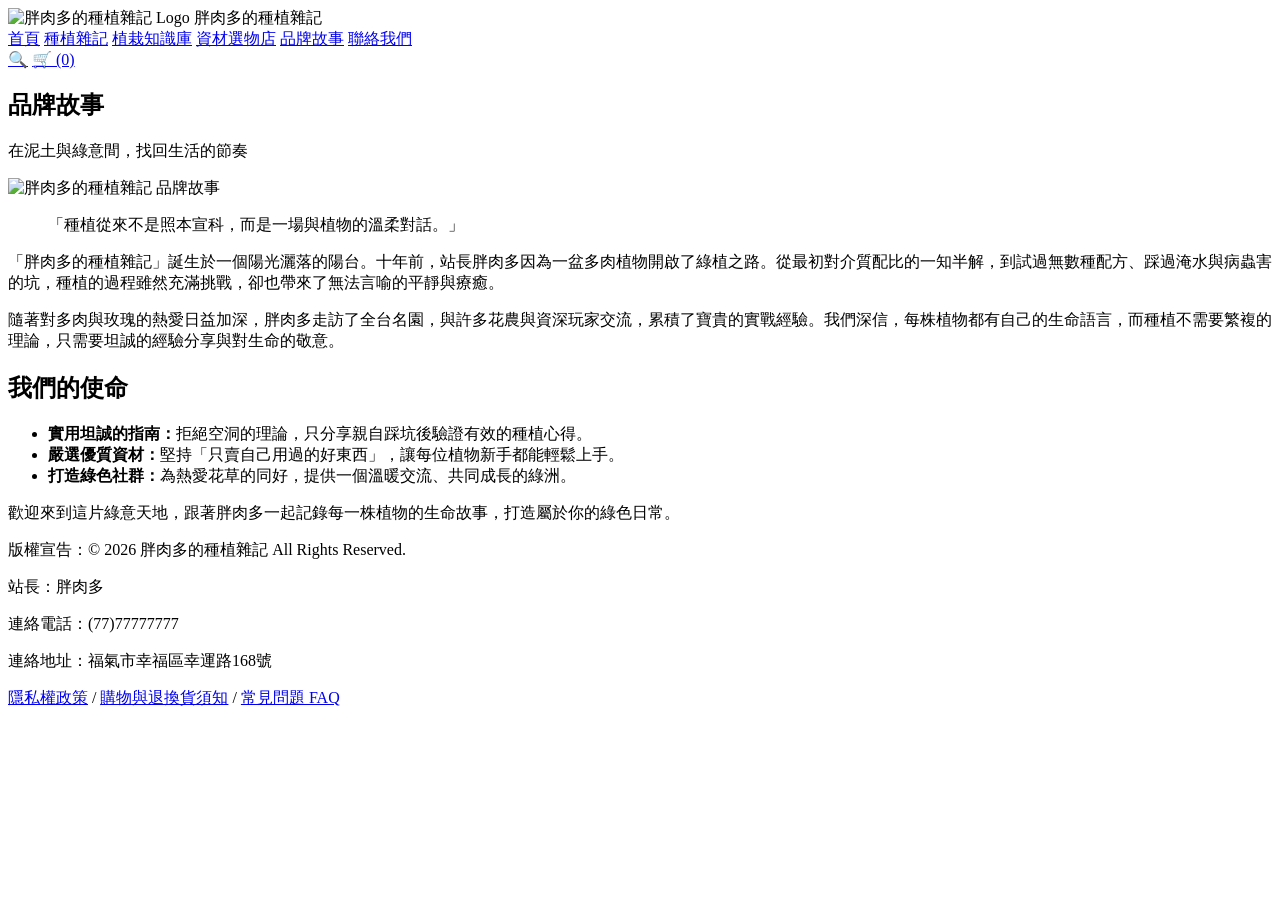
==== BrandStory.html @ b8ba1ae6 "Add files via upload" ====
<!DOCTYPE html>
<html lang="zh-TW">
<head>
    <meta charset="UTF-8">
    <meta name="viewport" content="width=device-width, initial-scale=1.0">
    <title>品牌故事｜胖肉多的種植雜記</title>
    <link rel="stylesheet" href="css/style.css">
</head>
<body>

    <!-- 頂部導覽列 (與首頁一致，使用當前視窗切換) -->
    <header class="navbar">
        <div class="nav-container">
            <div class="logo">
                <img src="images/logo.jpg" alt="胖肉多的種植雜記 Logo">
                <span>胖肉多的種植雜記</span>
            </div>
            <nav class="nav-menu">
                <a href="index.html">首頁</a>
                <a href="Journal.html">種植雜記</a>
                <a href="Knowledge.html">植栽知識庫</a>
                <a href="Shop.html">資材選物店</a>
                <a href="BrandStory.html" class="active">品牌故事</a>
                <a href="ContactUs.html">聯絡我們</a>
            </nav>
            <div class="nav-icons">
                <a href="#" class="search-btn">🔍</a>
                <a href="cart.html" class="cart-btn" id="navCartCount">🛒 (0)</a>
            </div>
        </div>
    </header>

    <!-- 品牌故事主要內容區 -->
    <main class="story-wrapper">
        <section class="story-container">
            <h1 class="story-title">品牌故事</h1>
            <p class="story-subtitle">在泥土與綠意間，找回生活的節奏</p>
            
            <div class="story-banner-img">
                <img src="images/story.jpg" alt="胖肉多的種植雜記 品牌故事">
            </div>

            <div class="story-content">
                <blockquote class="story-quote">
                    「種植從來不是照本宣科，而是一場與植物的溫柔對話。」
                </blockquote>

                <p>「胖肉多的種植雜記」誕生於一個陽光灑落的陽台。十年前，站長胖肉多因為一盆多肉植物開啟了綠植之路。從最初對介質配比的一知半解，到試過無數種配方、踩過淹水與病蟲害的坑，種植的過程雖然充滿挑戰，卻也帶來了無法言喻的平靜與療癒。</p>

                <p>隨著對多肉與玫瑰的熱愛日益加深，胖肉多走訪了全台名園，與許多花農與資深玩家交流，累積了寶貴的實戰經驗。我們深信，每株植物都有自己的生命語言，而種植不需要繁複的理論，只需要坦誠的經驗分享與對生命的敬意。</p>

                <h2>我們的使命</h2>
                <ul class="mission-list">
                    <li><strong>實用坦誠的指南：</strong>拒絕空洞的理論，只分享親自踩坑後驗證有效的種植心得。</li>
                    <li><strong>嚴選優質資材：</strong>堅持「只賣自己用過的好東西」，讓每位植物新手都能輕鬆上手。</li>
                    <li><strong>打造綠色社群：</strong>為熱愛花草的同好，提供一個溫暖交流、共同成長的綠洲。</li>
                </ul>

                <p class="story-footer-text">歡迎來到這片綠意天地，跟著胖肉多一起記錄每一株植物的生命故事，打造屬於你的綠色日常。</p>
            </div>
        </section>
    </main>

    <!-- 頁尾 Footer -->
    <footer class="site-footer">
        <div class="footer-container">
            <div class="footer-col footer-left">
                <p>版權宣告：© 2026 胖肉多的種植雜記 All Rights Reserved.</p>
            </div>
            <div class="footer-col footer-center">
                <p>站長：胖肉多</p>
                <p>連絡電話：(77)77777777</p>
                <p>連絡地址：福氣市幸福區幸運路168號</p>
            </div>
            <div class="footer-col footer-right">
                <a href="#">隱私權政策</a> / 
                <a href="#">購物與退換貨須知</a> / 
                <a href="#">常見問題 FAQ</a>
            </div>
        </div>
    </footer>
<script src="js/main.js"></script>
</body>
</html>
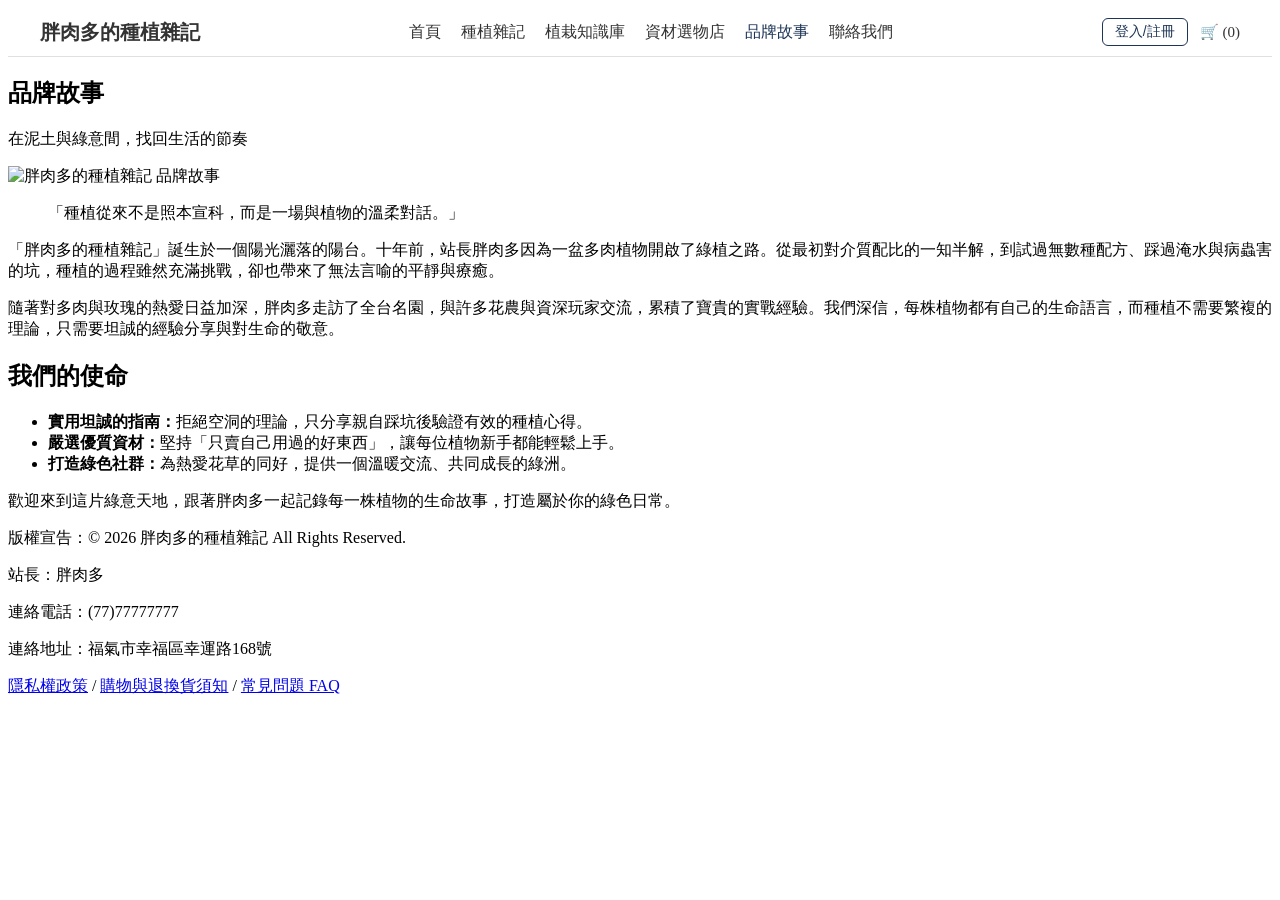
==== commit e27d2fcd: "Add files via upload" ====
--- a/BrandStory.html
+++ b/BrandStory.html
@@ -5,27 +5,266 @@
     <meta name="viewport" content="width=device-width, initial-scale=1.0">
     <title>品牌故事｜胖肉多的種植雜記</title>
     <link rel="stylesheet" href="css/style.css">
+
+    <style>
+        /* ===== 頂部導覽列基本與響應式樣式 ===== */
+        .navbar {
+            background-color: #ffffff;
+            border-bottom: 1px solid #e0e0e0;
+            position: sticky;
+            top: 0;
+            z-index: 1000;
+        }
+        .nav-container {
+            max-width: 1200px;
+            margin: 0 auto;
+            padding: 10px 20px;
+            display: flex;
+            align-items: center;
+            justify-content: space-between;
+            position: relative;
+        }
+        .logo {
+            display: flex;
+            align-items: center;
+            gap: 10px;
+        }
+        .logo img {
+            width: 40px;
+            height: 40px;
+            border-radius: 50%;
+            object-fit: cover;
+        }
+        .logo span {
+            font-size: 20px;
+            font-weight: bold;
+            color: #333333;
+        }
+        .nav-menu {
+            display: flex;
+            align-items: center;
+            gap: 20px;
+        }
+        .nav-menu a {
+            text-decoration: none;
+            color: #333333;
+            font-size: 16px;
+            font-weight: 500;
+            transition: color 0.2s ease;
+        }
+        .nav-menu a:hover,
+        .nav-menu a.active {
+            color: #1d3557;
+        }
+
+        .nav-controls {
+            display: flex;
+            align-items: center;
+            gap: 12px;
+        }
+
+        .menu-toggle {
+            display: none;
+            background-color: #000033;
+            border: 2px solid #0056b3;
+            border-radius: 6px;
+            padding: 6px 10px;
+            cursor: pointer;
+            flex-direction: column;
+            justify-content: space-around;
+            width: 42px;
+            height: 38px;
+            box-sizing: border-box;
+        }
+        .menu-toggle span {
+            display: block;
+            width: 100%;
+            height: 3px;
+            background-color: #ffffff;
+            border-radius: 2px;
+        }
+
+        .auth-btn {
+            display: inline-block;
+            padding: 4px 12px;
+            border: 1.5px solid #1d3557;
+            border-radius: 6px;
+            color: #1d3557;
+            text-decoration: none;
+            font-size: 14px;
+            font-weight: 500;
+            transition: all 0.2s ease;
+            white-space: nowrap;
+            cursor: pointer;
+            background: transparent;
+        }
+        .auth-btn:hover {
+            background-color: #1d3557;
+            color: #ffffff;
+        }
+
+        .cart-btn {
+            text-decoration: none;
+            color: #333333;
+            font-size: 15px;
+            font-weight: 500;
+            white-space: nowrap;
+        }
+
+        @media (max-width: 768px) {
+            .menu-toggle {
+                display: flex;
+            }
+
+            .nav-menu {
+                display: none;
+                position: absolute;
+                top: 100%;
+                right: 0;
+                width: 220px;
+                background-color: #ffffff;
+                border: 2.5px solid #0056b3;
+                box-shadow: -4px 6px 15px rgba(0,0,0,0.15);
+                flex-direction: column;
+                align-items: flex-start;
+                padding: 15px 20px;
+                gap: 18px;
+                z-index: 1001;
+            }
+
+            .nav-menu.active {
+                display: flex;
+            }
+
+            .nav-menu a {
+                font-size: 22px;
+                color: #222222;
+                text-decoration: none;
+                width: 100%;
+                display: block;
+                font-weight: normal;
+            }
+        }
+
+        /* ===== 登入彈出視窗 (Modal) 樣式 ===== */
+        .modal-overlay {
+            display: none;
+            position: fixed;
+            top: 0;
+            left: 0;
+            width: 100%;
+            height: 100%;
+            background-color: rgba(0, 0, 0, 0.5);
+            z-index: 2000;
+            justify-content: center;
+            align-items: center;
+        }
+        .modal-overlay.active {
+            display: flex;
+        }
+        .login-modal {
+            background-color: #ffffff;
+            border: 2px solid #1d3557;
+            border-radius: 12px;
+            width: 90%;
+            max-width: 380px;
+            padding: 30px 25px;
+            box-shadow: 0 10px 25px rgba(0,0,0,0.2);
+            position: relative;
+            box-sizing: border-box;
+        }
+        .login-modal .close-btn {
+            position: absolute;
+            top: 10px;
+            right: 15px;
+            font-size: 22px;
+            background: none;
+            border: none;
+            cursor: pointer;
+            color: #666;
+        }
+        .login-modal .close-btn:hover {
+            color: #000;
+        }
+        .login-modal h2 {
+            text-align: center;
+            font-size: 26px;
+            color: #111;
+            margin-top: 0;
+            margin-bottom: 25px;
+            font-weight: normal;
+            letter-spacing: 2px;
+        }
+        .login-form .form-group {
+            margin-bottom: 20px;
+        }
+        .login-form label {
+            display: block;
+            font-size: 18px;
+            color: #111;
+            margin-bottom: 8px;
+            font-weight: 500;
+        }
+        .login-form input[type="text"],
+        .login-form input[type="password"] {
+            width: 100%;
+            padding: 10px 12px;
+            border: 1.5px solid #1d3557;
+            border-radius: 6px;
+            font-size: 14px;
+            box-sizing: border-box;
+            outline: none;
+        }
+        .login-form input::placeholder {
+            color: #b5b5b5;
+            font-size: 13px;
+        }
+        .login-form .submit-btn {
+            width: 100%;
+            background-color: #00b04f;
+            color: #ffffff;
+            border: 1.5px solid #1d3557;
+            border-radius: 6px;
+            padding: 10px;
+            font-size: 22px;
+            cursor: pointer;
+            margin-top: 10px;
+            transition: background-color 0.2s ease;
+            letter-spacing: 4px;
+        }
+        .login-form .submit-btn:hover {
+            background-color: #009643;
+        }
+    </style>
 </head>
 <body>
 
-    <!-- 頂部導覽列 (與首頁一致，使用當前視窗切換) -->
+    <!-- 頂部導覽列 (Navbar) -->
     <header class="navbar">
         <div class="nav-container">
             <div class="logo">
-                <img src="images/logo.jpg" alt="胖肉多的種植雜記 Logo">
+                <img src="./images/logo.jpg" alt="胖肉多的種植雜記 Logo" onerror="this.style.display='none'">
                 <span>胖肉多的種植雜記</span>
             </div>
-            <nav class="nav-menu">
-                <a href="index.html">首頁</a>
-                <a href="Journal.html">種植雜記</a>
-                <a href="Knowledge.html">植栽知識庫</a>
-                <a href="Shop.html">資材選物店</a>
-                <a href="BrandStory.html" class="active">品牌故事</a>
-                <a href="ContactUs.html">聯絡我們</a>
+
+            <nav class="nav-menu" id="navMenu">
+                <a href="./index.html">首頁</a>
+                <a href="./Journal.html">種植雜記</a>
+                <a href="./Knowledge.html">植栽知識庫</a>
+                <a href="./Shop.html">資材選物店</a>
+                <a href="./BrandStory.html" class="active">品牌故事</a>
+                <a href="./ContactUs.html">聯絡我們</a>
             </nav>
-            <div class="nav-icons">
-                <a href="#" class="search-btn">🔍</a>
-                <a href="cart.html" class="cart-btn" id="navCartCount">🛒 (0)</a>
+
+            <div class="nav-controls">
+                <button type="button" class="auth-btn trigger-auth-btn">登入/註冊</button>
+                <a href="./cart.html" class="cart-btn" id="navCartCount">🛒 (0)</a>
+                
+                <button type="button" class="menu-toggle" id="menuToggle" aria-label="切換選單">
+                    <span></span>
+                    <span></span>
+                    <span></span>
+                </button>
             </div>
         </div>
     </header>
@@ -61,6 +300,25 @@
         </section>
     </main>
 
+    <!-- 會員登入浮動視窗 (Modal) -->
+    <div class="modal-overlay" id="loginModal">
+        <div class="login-modal">
+            <button type="button" class="close-btn" id="closeModalBtn">&times;</button>
+            <h2>會員登入</h2>
+            <form class="login-form" id="loginForm">
+                <div class="form-group">
+                    <label for="username">會員帳號</label>
+                    <input type="text" id="username" placeholder="限使用英文、數字，至少6個字元" required>
+                </div>
+                <div class="form-group">
+                    <label for="password">密碼</label>
+                    <input type="password" id="password" placeholder="限使用英文、數字，至少6個字元" required>
+                </div>
+                <button type="submit" class="submit-btn">登入</button>
+            </form>
+        </div>
+    </div>
+
     <!-- 頁尾 Footer -->
     <footer class="site-footer">
         <div class="footer-container">
@@ -79,6 +337,80 @@
             </div>
         </div>
     </footer>
-<script src="js/main.js"></script>
+
+    <!-- JS 邏輯 -->
+    <script>
+        document.addEventListener("DOMContentLoaded", function() {
+            updateCartCount();
+            initNavAndModal();
+        });
+
+        function updateCartCount() {
+            try {
+                let cart = JSON.parse(localStorage.getItem('shoppingCart')) || [];
+                let totalCount = cart.reduce((sum, item) => sum + (Number(item.quantity) || 0), 0);
+                const cartNavBtn = document.getElementById('navCartCount');
+                if (cartNavBtn) {
+                    cartNavBtn.innerText = `🛒 (${totalCount})`;
+                }
+            } catch (e) {
+                console.error("購物車數量解析失敗:", e);
+            }
+        }
+
+        function initNavAndModal() {
+            const menuToggle = document.getElementById("menuToggle");
+            const navMenu = document.getElementById("navMenu");
+
+            if (menuToggle && navMenu) {
+                menuToggle.addEventListener("click", function (e) {
+                    e.stopPropagation();
+                    navMenu.classList.toggle("active");
+                });
+
+                document.addEventListener("click", function (e) {
+                    if (!navMenu.contains(e.target) && !menuToggle.contains(e.target)) {
+                        navMenu.classList.remove("active");
+                    }
+                });
+            }
+
+            const triggerAuthBtns = document.querySelectorAll(".trigger-auth-btn");
+            const loginModal = document.getElementById("loginModal");
+            const closeModalBtn = document.getElementById("closeModalBtn");
+            const loginForm = document.getElementById("loginForm");
+
+            triggerAuthBtns.forEach(btn => {
+                btn.addEventListener("click", function (e) {
+                    e.preventDefault();
+                    if (navMenu) navMenu.classList.remove("active");
+                    loginModal.classList.add("active");
+                });
+            });
+
+            if (closeModalBtn) {
+                closeModalBtn.addEventListener("click", function () {
+                    loginModal.classList.remove("active");
+                });
+            }
+
+            if (loginModal) {
+                loginModal.addEventListener("click", function (e) {
+                    if (e.target === loginModal) {
+                        loginModal.classList.remove("active");
+                    }
+                });
+            }
+
+            if (loginForm) {
+                loginForm.addEventListener("submit", function (e) {
+                    e.preventDefault();
+                    alert("此視窗僅供展示使用，無實際登入功能。");
+                    loginForm.reset();
+                    loginModal.classList.remove("active");
+                });
+            }
+        }
+    </script>
 </body>
 </html>
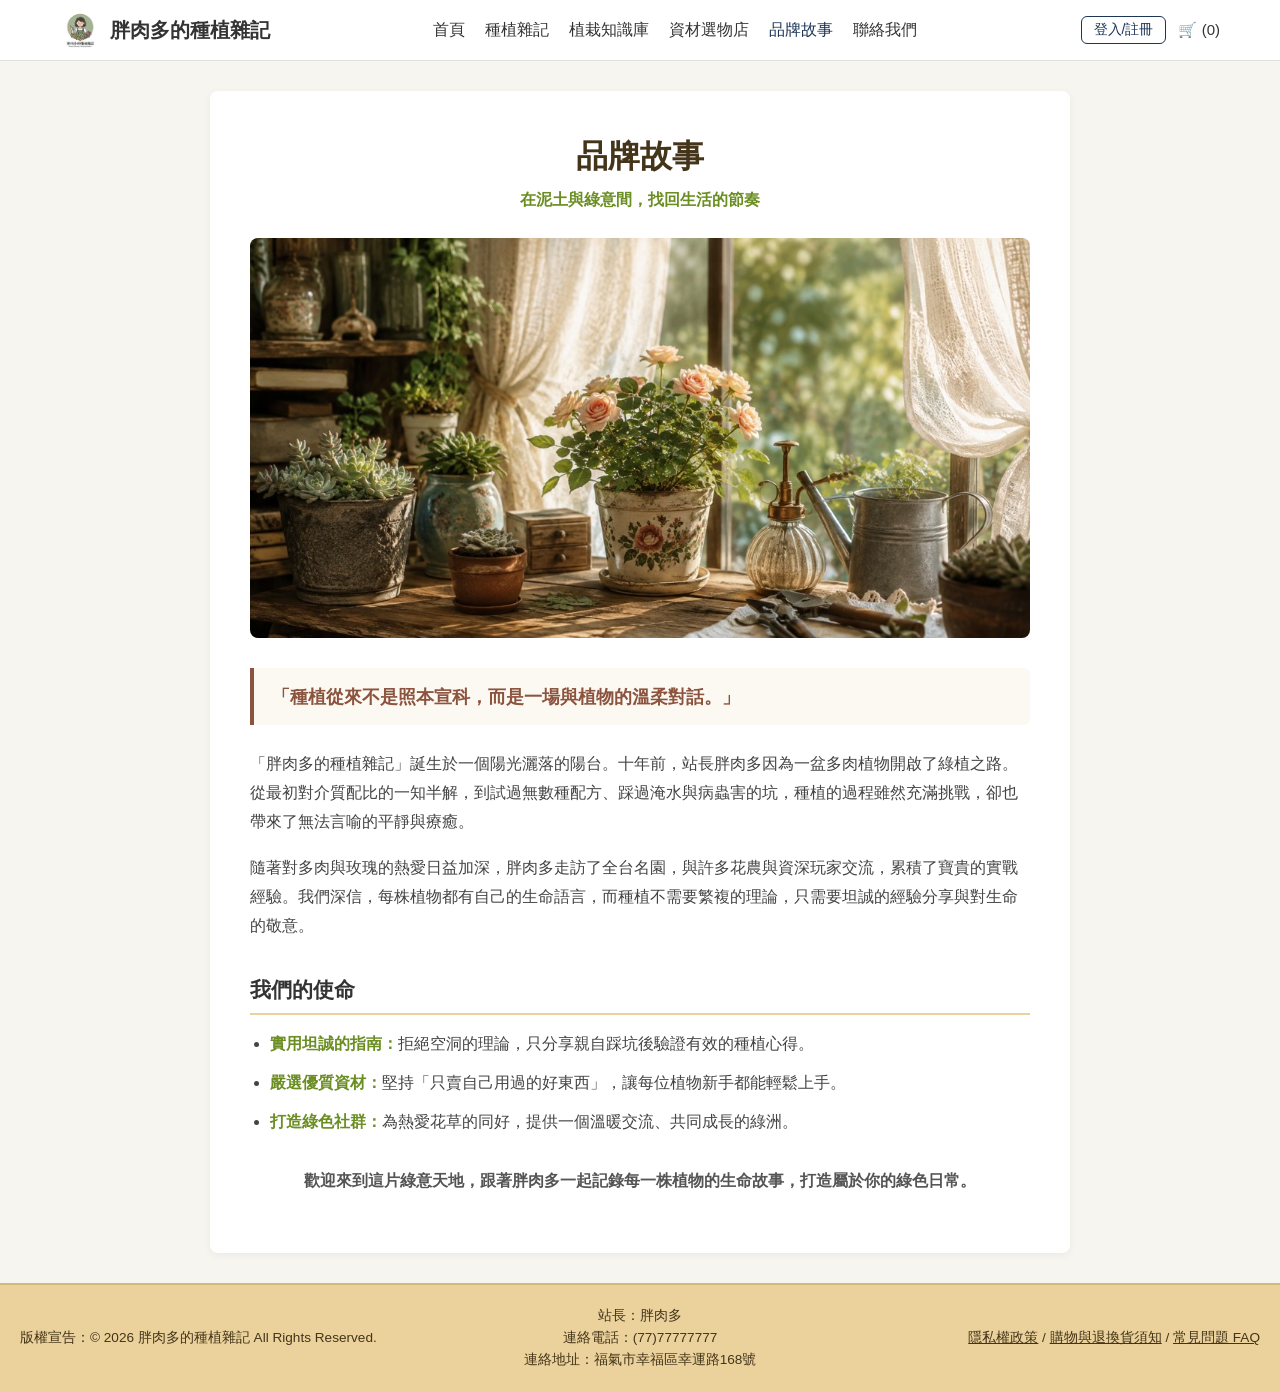
==== commit ecbde462: "Add files via upload" ====
--- a/BrandStory.html
+++ b/BrandStory.html
@@ -1,416 +1,185 @@
-<!DOCTYPE html>
-<html lang="zh-TW">
-<head>
-    <meta charset="UTF-8">
-    <meta name="viewport" content="width=device-width, initial-scale=1.0">
-    <title>品牌故事｜胖肉多的種植雜記</title>
-    <link rel="stylesheet" href="css/style.css">
-
-    <style>
-        /* ===== 頂部導覽列基本與響應式樣式 ===== */
-        .navbar {
-            background-color: #ffffff;
-            border-bottom: 1px solid #e0e0e0;
-            position: sticky;
-            top: 0;
-            z-index: 1000;
-        }
-        .nav-container {
-            max-width: 1200px;
-            margin: 0 auto;
-            padding: 10px 20px;
-            display: flex;
-            align-items: center;
-            justify-content: space-between;
-            position: relative;
-        }
-        .logo {
-            display: flex;
-            align-items: center;
-            gap: 10px;
-        }
-        .logo img {
-            width: 40px;
-            height: 40px;
-            border-radius: 50%;
-            object-fit: cover;
-        }
-        .logo span {
-            font-size: 20px;
-            font-weight: bold;
-            color: #333333;
-        }
-        .nav-menu {
-            display: flex;
-            align-items: center;
-            gap: 20px;
-        }
-        .nav-menu a {
-            text-decoration: none;
-            color: #333333;
-            font-size: 16px;
-            font-weight: 500;
-            transition: color 0.2s ease;
-        }
-        .nav-menu a:hover,
-        .nav-menu a.active {
-            color: #1d3557;
-        }
-
-        .nav-controls {
-            display: flex;
-            align-items: center;
-            gap: 12px;
-        }
-
-        .menu-toggle {
-            display: none;
-            background-color: #000033;
-            border: 2px solid #0056b3;
-            border-radius: 6px;
-            padding: 6px 10px;
-            cursor: pointer;
-            flex-direction: column;
-            justify-content: space-around;
-            width: 42px;
-            height: 38px;
-            box-sizing: border-box;
-        }
-        .menu-toggle span {
-            display: block;
-            width: 100%;
-            height: 3px;
-            background-color: #ffffff;
-            border-radius: 2px;
-        }
-
-        .auth-btn {
-            display: inline-block;
-            padding: 4px 12px;
-            border: 1.5px solid #1d3557;
-            border-radius: 6px;
-            color: #1d3557;
-            text-decoration: none;
-            font-size: 14px;
-            font-weight: 500;
-            transition: all 0.2s ease;
-            white-space: nowrap;
-            cursor: pointer;
-            background: transparent;
-        }
-        .auth-btn:hover {
-            background-color: #1d3557;
-            color: #ffffff;
-        }
-
-        .cart-btn {
-            text-decoration: none;
-            color: #333333;
-            font-size: 15px;
-            font-weight: 500;
-            white-space: nowrap;
-        }
-
-        @media (max-width: 768px) {
-            .menu-toggle {
-                display: flex;
-            }
-
-            .nav-menu {
-                display: none;
-                position: absolute;
-                top: 100%;
-                right: 0;
-                width: 220px;
-                background-color: #ffffff;
-                border: 2.5px solid #0056b3;
-                box-shadow: -4px 6px 15px rgba(0,0,0,0.15);
-                flex-direction: column;
-                align-items: flex-start;
-                padding: 15px 20px;
-                gap: 18px;
-                z-index: 1001;
-            }
-
-            .nav-menu.active {
-                display: flex;
-            }
-
-            .nav-menu a {
-                font-size: 22px;
-                color: #222222;
-                text-decoration: none;
-                width: 100%;
-                display: block;
-                font-weight: normal;
-            }
-        }
-
-        /* ===== 登入彈出視窗 (Modal) 樣式 ===== */
-        .modal-overlay {
-            display: none;
-            position: fixed;
-            top: 0;
-            left: 0;
-            width: 100%;
-            height: 100%;
-            background-color: rgba(0, 0, 0, 0.5);
-            z-index: 2000;
-            justify-content: center;
-            align-items: center;
-        }
-        .modal-overlay.active {
-            display: flex;
-        }
-        .login-modal {
-            background-color: #ffffff;
-            border: 2px solid #1d3557;
-            border-radius: 12px;
-            width: 90%;
-            max-width: 380px;
-            padding: 30px 25px;
-            box-shadow: 0 10px 25px rgba(0,0,0,0.2);
-            position: relative;
-            box-sizing: border-box;
-        }
-        .login-modal .close-btn {
-            position: absolute;
-            top: 10px;
-            right: 15px;
-            font-size: 22px;
-            background: none;
-            border: none;
-            cursor: pointer;
-            color: #666;
-        }
-        .login-modal .close-btn:hover {
-            color: #000;
-        }
-        .login-modal h2 {
-            text-align: center;
-            font-size: 26px;
-            color: #111;
-            margin-top: 0;
-            margin-bottom: 25px;
-            font-weight: normal;
-            letter-spacing: 2px;
-        }
-        .login-form .form-group {
-            margin-bottom: 20px;
-        }
-        .login-form label {
-            display: block;
-            font-size: 18px;
-            color: #111;
-            margin-bottom: 8px;
-            font-weight: 500;
-        }
-        .login-form input[type="text"],
-        .login-form input[type="password"] {
-            width: 100%;
-            padding: 10px 12px;
-            border: 1.5px solid #1d3557;
-            border-radius: 6px;
-            font-size: 14px;
-            box-sizing: border-box;
-            outline: none;
-        }
-        .login-form input::placeholder {
-            color: #b5b5b5;
-            font-size: 13px;
-        }
-        .login-form .submit-btn {
-            width: 100%;
-            background-color: #00b04f;
-            color: #ffffff;
-            border: 1.5px solid #1d3557;
-            border-radius: 6px;
-            padding: 10px;
-            font-size: 22px;
-            cursor: pointer;
-            margin-top: 10px;
-            transition: background-color 0.2s ease;
-            letter-spacing: 4px;
-        }
-        .login-form .submit-btn:hover {
-            background-color: #009643;
-        }
-    </style>
-</head>
-<body>
-
-    <!-- 頂部導覽列 (Navbar) -->
-    <header class="navbar">
-        <div class="nav-container">
-            <div class="logo">
-                <img src="./images/logo.jpg" alt="胖肉多的種植雜記 Logo" onerror="this.style.display='none'">
-                <span>胖肉多的種植雜記</span>
-            </div>
-
-            <nav class="nav-menu" id="navMenu">
-                <a href="./index.html">首頁</a>
-                <a href="./Journal.html">種植雜記</a>
-                <a href="./Knowledge.html">植栽知識庫</a>
-                <a href="./Shop.html">資材選物店</a>
-                <a href="./BrandStory.html" class="active">品牌故事</a>
-                <a href="./ContactUs.html">聯絡我們</a>
-            </nav>
-
-            <div class="nav-controls">
-                <button type="button" class="auth-btn trigger-auth-btn">登入/註冊</button>
-                <a href="./cart.html" class="cart-btn" id="navCartCount">🛒 (0)</a>
-                
-                <button type="button" class="menu-toggle" id="menuToggle" aria-label="切換選單">
-                    <span></span>
-                    <span></span>
-                    <span></span>
-                </button>
-            </div>
-        </div>
-    </header>
-
-    <!-- 品牌故事主要內容區 -->
-    <main class="story-wrapper">
-        <section class="story-container">
-            <h1 class="story-title">品牌故事</h1>
-            <p class="story-subtitle">在泥土與綠意間，找回生活的節奏</p>
-            
-            <div class="story-banner-img">
-                <img src="images/story.jpg" alt="胖肉多的種植雜記 品牌故事">
-            </div>
-
-            <div class="story-content">
-                <blockquote class="story-quote">
-                    「種植從來不是照本宣科，而是一場與植物的溫柔對話。」
-                </blockquote>
-
-                <p>「胖肉多的種植雜記」誕生於一個陽光灑落的陽台。十年前，站長胖肉多因為一盆多肉植物開啟了綠植之路。從最初對介質配比的一知半解，到試過無數種配方、踩過淹水與病蟲害的坑，種植的過程雖然充滿挑戰，卻也帶來了無法言喻的平靜與療癒。</p>
-
-                <p>隨著對多肉與玫瑰的熱愛日益加深，胖肉多走訪了全台名園，與許多花農與資深玩家交流，累積了寶貴的實戰經驗。我們深信，每株植物都有自己的生命語言，而種植不需要繁複的理論，只需要坦誠的經驗分享與對生命的敬意。</p>
-
-                <h2>我們的使命</h2>
-                <ul class="mission-list">
-                    <li><strong>實用坦誠的指南：</strong>拒絕空洞的理論，只分享親自踩坑後驗證有效的種植心得。</li>
-                    <li><strong>嚴選優質資材：</strong>堅持「只賣自己用過的好東西」，讓每位植物新手都能輕鬆上手。</li>
-                    <li><strong>打造綠色社群：</strong>為熱愛花草的同好，提供一個溫暖交流、共同成長的綠洲。</li>
-                </ul>
-
-                <p class="story-footer-text">歡迎來到這片綠意天地，跟著胖肉多一起記錄每一株植物的生命故事，打造屬於你的綠色日常。</p>
-            </div>
-        </section>
-    </main>
-
-    <!-- 會員登入浮動視窗 (Modal) -->
-    <div class="modal-overlay" id="loginModal">
-        <div class="login-modal">
-            <button type="button" class="close-btn" id="closeModalBtn">&times;</button>
-            <h2>會員登入</h2>
-            <form class="login-form" id="loginForm">
-                <div class="form-group">
-                    <label for="username">會員帳號</label>
-                    <input type="text" id="username" placeholder="限使用英文、數字，至少6個字元" required>
-                </div>
-                <div class="form-group">
-                    <label for="password">密碼</label>
-                    <input type="password" id="password" placeholder="限使用英文、數字，至少6個字元" required>
-                </div>
-                <button type="submit" class="submit-btn">登入</button>
-            </form>
-        </div>
-    </div>
-
-    <!-- 頁尾 Footer -->
-    <footer class="site-footer">
-        <div class="footer-container">
-            <div class="footer-col footer-left">
-                <p>版權宣告：© 2026 胖肉多的種植雜記 All Rights Reserved.</p>
-            </div>
-            <div class="footer-col footer-center">
-                <p>站長：胖肉多</p>
-                <p>連絡電話：(77)77777777</p>
-                <p>連絡地址：福氣市幸福區幸運路168號</p>
-            </div>
-            <div class="footer-col footer-right">
-                <a href="#">隱私權政策</a> / 
-                <a href="#">購物與退換貨須知</a> / 
-                <a href="#">常見問題 FAQ</a>
-            </div>
-        </div>
-    </footer>
-
-    <!-- JS 邏輯 -->
-    <script>
-        document.addEventListener("DOMContentLoaded", function() {
-            updateCartCount();
-            initNavAndModal();
-        });
-
-        function updateCartCount() {
-            try {
-                let cart = JSON.parse(localStorage.getItem('shoppingCart')) || [];
-                let totalCount = cart.reduce((sum, item) => sum + (Number(item.quantity) || 0), 0);
-                const cartNavBtn = document.getElementById('navCartCount');
-                if (cartNavBtn) {
-                    cartNavBtn.innerText = `🛒 (${totalCount})`;
-                }
-            } catch (e) {
-                console.error("購物車數量解析失敗:", e);
-            }
-        }
-
-        function initNavAndModal() {
-            const menuToggle = document.getElementById("menuToggle");
-            const navMenu = document.getElementById("navMenu");
-
-            if (menuToggle && navMenu) {
-                menuToggle.addEventListener("click", function (e) {
-                    e.stopPropagation();
-                    navMenu.classList.toggle("active");
-                });
-
-                document.addEventListener("click", function (e) {
-                    if (!navMenu.contains(e.target) && !menuToggle.contains(e.target)) {
-                        navMenu.classList.remove("active");
-                    }
-                });
-            }
-
-            const triggerAuthBtns = document.querySelectorAll(".trigger-auth-btn");
-            const loginModal = document.getElementById("loginModal");
-            const closeModalBtn = document.getElementById("closeModalBtn");
-            const loginForm = document.getElementById("loginForm");
-
-            triggerAuthBtns.forEach(btn => {
-                btn.addEventListener("click", function (e) {
-                    e.preventDefault();
-                    if (navMenu) navMenu.classList.remove("active");
-                    loginModal.classList.add("active");
-                });
-            });
-
-            if (closeModalBtn) {
-                closeModalBtn.addEventListener("click", function () {
-                    loginModal.classList.remove("active");
-                });
-            }
-
-            if (loginModal) {
-                loginModal.addEventListener("click", function (e) {
-                    if (e.target === loginModal) {
-                        loginModal.classList.remove("active");
-                    }
-                });
-            }
-
-            if (loginForm) {
-                loginForm.addEventListener("submit", function (e) {
-                    e.preventDefault();
-                    alert("此視窗僅供展示使用，無實際登入功能。");
-                    loginForm.reset();
-                    loginModal.classList.remove("active");
-                });
-            }
-        }
-    </script>
-</body>
+<!DOCTYPE html>
+<html lang="zh-TW">
+<head>
+    <meta charset="UTF-8">
+    <meta name="viewport" content="width=device-width, initial-scale=1.0">
+    <title>品牌故事｜胖肉多的種植雜記</title>
+    <link rel="stylesheet" href="css/style.css">
+</head>
+<body>
+
+    <!-- 頂部導覽列 (Navbar) -->
+    <header class="navbar">
+        <div class="nav-container">
+            <div class="logo">
+                <img src="./images/logo.jpg" alt="胖肉多的種植雜記 Logo" onerror="this.style.display='none'">
+                <span>胖肉多的種植雜記</span>
+            </div>
+
+            <nav class="nav-menu" id="navMenu">
+                <a href="./index.html">首頁</a>
+                <a href="./Journal.html">種植雜記</a>
+                <a href="./Knowledge.html">植栽知識庫</a>
+                <a href="./Shop.html">資材選物店</a>
+                <a href="./BrandStory.html" class="active">品牌故事</a>
+                <a href="./ContactUs.html">聯絡我們</a>
+            </nav>
+
+            <div class="nav-controls">
+                <button type="button" class="auth-btn trigger-auth-btn">登入/註冊</button>
+                <a href="./cart.html" class="cart-btn" id="navCartCount">🛒 (0)</a>
+                
+                <button type="button" class="menu-toggle" id="menuToggle" aria-label="切換選單">
+                    <span></span>
+                    <span></span>
+                    <span></span>
+                </button>
+            </div>
+        </div>
+    </header>
+
+    <!-- 品牌故事主要內容區 -->
+    <main class="story-wrapper">
+        <section class="story-container">
+            <h1 class="story-title">品牌故事</h1>
+            <p class="story-subtitle">在泥土與綠意間，找回生活的節奏</p>
+            
+            <div class="story-banner-img">
+                <img src="images/story.jpg" alt="胖肉多的種植雜記 品牌故事">
+            </div>
+
+            <div class="story-content">
+                <blockquote class="story-quote">
+                    「種植從來不是照本宣科，而是一場與植物的溫柔對話。」
+                </blockquote>
+
+                <p>「胖肉多的種植雜記」誕生於一個陽光灑落的陽台。十年前，站長胖肉多因為一盆多肉植物開啟了綠植之路。從最初對介質配比的一知半解，到試過無數種配方、踩過淹水與病蟲害的坑，種植的過程雖然充滿挑戰，卻也帶來了無法言喻的平靜與療癒。</p>
+
+                <p>隨著對多肉與玫瑰的熱愛日益加深，胖肉多走訪了全台名園，與許多花農與資深玩家交流，累積了寶貴的實戰經驗。我們深信，每株植物都有自己的生命語言，而種植不需要繁複的理論，只需要坦誠的經驗分享與對生命的敬意。</p>
+
+                <h2>我們的使命</h2>
+                <ul class="mission-list">
+                    <li><strong>實用坦誠的指南：</strong>拒絕空洞的理論，只分享親自踩坑後驗證有效的種植心得。</li>
+                    <li><strong>嚴選優質資材：</strong>堅持「只賣自己用過的好東西」，讓每位植物新手都能輕鬆上手。</li>
+                    <li><strong>打造綠色社群：</strong>為熱愛花草的同好，提供一個溫暖交流、共同成長的綠洲。</li>
+                </ul>
+
+                <p class="story-footer-text">歡迎來到這片綠意天地，跟著胖肉多一起記錄每一株植物的生命故事，打造屬於你的綠色日常。</p>
+            </div>
+        </section>
+    </main>
+
+    <!-- 會員登入浮動視窗 (Modal) -->
+    <div class="modal-overlay" id="loginModal">
+        <div class="login-modal">
+            <button type="button" class="close-btn" id="closeModalBtn">&times;</button>
+            <h2>會員登入</h2>
+            <form class="login-form" id="loginForm">
+                <div class="form-group">
+                    <label for="username">會員帳號</label>
+                    <input type="text" id="username" placeholder="限使用英文、數字，至少6個字元" required>
+                </div>
+                <div class="form-group">
+                    <label for="password">密碼</label>
+                    <input type="password" id="password" placeholder="限使用英文、數字，至少6個字元" required>
+                </div>
+                <button type="submit" class="submit-btn">登入</button>
+            </form>
+        </div>
+    </div>
+
+    <!-- 頁尾 Footer -->
+    <footer class="site-footer">
+        <div class="footer-container">
+            <div class="footer-col footer-left">
+                <p>版權宣告：© 2026 胖肉多的種植雜記 All Rights Reserved.</p>
+            </div>
+            <div class="footer-col footer-center">
+                <p>站長：胖肉多</p>
+                <p>連絡電話：(77)77777777</p>
+                <p>連絡地址：福氣市幸福區幸運路168號</p>
+            </div>
+            <div class="footer-col footer-right">
+                <a href="./maintenance.html">隱私權政策</a> / 
+                <a href="./maintenance.html">購物與退換貨須知</a> / 
+                <a href="./maintenance.html">常見問題 FAQ</a>
+            </div>
+        </div>
+    </footer>
+
+    <!-- JS 邏輯 -->
+    <script>
+        document.addEventListener("DOMContentLoaded", function() {
+            updateCartCount();
+            initNavAndModal();
+        });
+
+        function updateCartCount() {
+            try {
+                let cart = JSON.parse(localStorage.getItem('shoppingCart')) || [];
+                let totalCount = cart.reduce((sum, item) => sum + (Number(item.quantity) || 0), 0);
+                const cartNavBtn = document.getElementById('navCartCount');
+                if (cartNavBtn) {
+                    cartNavBtn.innerText = `🛒 (${totalCount})`;
+                }
+            } catch (e) {
+                console.error("購物車數量解析失敗:", e);
+            }
+        }
+
+        function initNavAndModal() {
+            const menuToggle = document.getElementById("menuToggle");
+            const navMenu = document.getElementById("navMenu");
+
+            if (menuToggle && navMenu) {
+                menuToggle.addEventListener("click", function (e) {
+                    e.stopPropagation();
+                    navMenu.classList.toggle("active");
+                });
+
+                document.addEventListener("click", function (e) {
+                    if (!navMenu.contains(e.target) && !menuToggle.contains(e.target)) {
+                        navMenu.classList.remove("active");
+                    }
+                });
+            }
+
+            const triggerAuthBtns = document.querySelectorAll(".trigger-auth-btn");
+            const loginModal = document.getElementById("loginModal");
+            const closeModalBtn = document.getElementById("closeModalBtn");
+            const loginForm = document.getElementById("loginForm");
+
+            triggerAuthBtns.forEach(btn => {
+                btn.addEventListener("click", function (e) {
+                    e.preventDefault();
+                    if (navMenu) navMenu.classList.remove("active");
+                    loginModal.classList.add("active");
+                });
+            });
+
+            if (closeModalBtn) {
+                closeModalBtn.addEventListener("click", function () {
+                    loginModal.classList.remove("active");
+                });
+            }
+
+            if (loginModal) {
+                loginModal.addEventListener("click", function (e) {
+                    if (e.target === loginModal) {
+                        loginModal.classList.remove("active");
+                    }
+                });
+            }
+
+            if (loginForm) {
+                loginForm.addEventListener("submit", function (e) {
+                    e.preventDefault();
+                    alert("此視窗僅供展示使用，無實際登入功能。");
+                    loginForm.reset();
+                    loginModal.classList.remove("active");
+                });
+            }
+        }
+    </script>
+</body>
 </html>
--- a/css/style.css
+++ b/css/style.css
@@ -0,0 +1,949 @@
+/* ==========================================================================
+   1. 全域基本設定 (Global Styles)
+   ========================================================================== */
+* {
+    box-sizing: border-box;
+    margin: 0;
+    padding: 0;
+}
+
+body {
+    font-family: "PingFang TC", "Microsoft JhengHei", sans-serif;
+    background-color: #f7f5f0;
+    color: #333;
+    line-height: 1.6;
+}
+
+a {
+    text-decoration: none;
+    color: inherit;
+}
+
+img {
+    max-width: 100%;
+    height: auto;
+    display: block;
+}
+
+/* ==========================================================================
+   2. 版面兩欄結構 (Main Layout)
+   ========================================================================== */
+.main-wrapper {
+    max-width: 1280px;
+    margin: 20px auto;
+    padding: 0 15px;
+    display: flex;
+    gap: 25px;
+}
+
+.content-area { 
+    flex: 1.2; 
+}
+
+.sidebar {
+    flex: 1;
+    display: flex;
+    flex-direction: column;
+    gap: 20px;
+}
+
+/* ==========================================================================
+   3. 首頁區塊樣式 (Index Page Sections)
+   ========================================================================== */
+
+/* 第一屏：Hero Banner 主視覺 */
+.hero-banner {
+    position: relative;
+    border-radius: 8px;
+    overflow: hidden;
+    margin-bottom: 25px;
+}
+
+.banner-img {
+    width: 100%;
+    height: 380px;
+    object-fit: cover;
+}
+
+.banner-overlay {
+    position: absolute;
+    top: 50%;
+    left: 50%;
+    transform: translate(-50%, -50%);
+    background: rgba(45, 62, 50, 0.45);
+    backdrop-filter: blur(2px);
+    padding: 25px 35px;
+    border-radius: 8px;
+    text-align: center;
+    color: #ffffff;
+    width: 80%;
+}
+
+.banner-title { font-size: 1.6rem; margin-bottom: 8px; }
+.banner-subtitle { font-size: 1rem; margin-bottom: 15px; }
+
+.banner-buttons {
+    display: flex;
+    justify-content: center;
+    gap: 15px;
+}
+
+.btn {
+    padding: 8px 18px;
+    border-radius: 4px;
+    font-size: 0.9rem;
+}
+
+.btn-primary { background-color: #6b8e23; color: #fff; }
+.btn-secondary { background-color: #8b5a2b; color: #fff; }
+
+/* 第二屏：關於站長與品牌初衷 */
+.about-section {
+    background: #ffffff;
+    padding: 25px;
+    border-radius: 8px;
+    margin-bottom: 25px;
+}
+
+.about-section h2 {
+    font-size: 1.3rem;
+    margin-bottom: 15px;
+    text-align: center;
+}
+
+.about-content {
+    display: flex;
+    align-items: center;
+    gap: 20px;
+}
+
+.about-img { flex-shrink: 0; }
+.about-img img {
+    width: 130px;
+    height: 130px;
+    border-radius: 50%;
+    object-fit: cover;
+}
+
+.about-text .quote {
+    font-weight: bold;
+    margin-bottom: 6px;
+    color: #444;
+}
+
+/* 通用標題與卡片外框設定 */
+.shop-preview, .articles-preview, .carousel-section {
+    background: #ffffff;
+    padding: 20px;
+    border-radius: 8px;
+}
+
+.section-title { font-size: 1.15rem; text-align: center; margin-bottom: 4px; }
+.section-subtitle { font-size: 0.8rem; text-align: center; color: #666; margin-bottom: 15px; }
+
+/* 第四屏：熱門資材選物 */
+.product-grid {
+    display: grid;
+    grid-template-columns: repeat(4, 1fr);
+    gap: 10px;
+}
+
+.product-card { text-align: center; position: relative; }
+.product-card .tag {
+    position: absolute;
+    top: 4px;
+    left: 4px;
+    background: #e74c3c;
+    color: #fff;
+    font-size: 0.65rem;
+    padding: 2px 4px;
+    border-radius: 3px;
+}
+
+.product-card img {
+    width: 100%;
+    height: 80px;
+    object-fit: cover;
+    border-radius: 6px;
+    margin-bottom: 6px;
+}
+
+.product-card h4 { font-size: 0.75rem; font-weight: normal; line-height: 1.3; }
+.shop-more { text-align: center; margin-top: 15px; }
+.btn-more { font-size: 0.85rem; color: #8c533e; font-weight: bold; }
+
+/* 第五屏：最新種植雜記 */
+.article-grid {
+    display: grid;
+    grid-template-columns: repeat(3, 1fr);
+    gap: 12px;
+    margin-top: 15px;
+}
+
+.article-card img {
+    width: 100%;
+    height: 75px;
+    object-fit: cover;
+    border-radius: 6px;
+    margin-bottom: 6px;
+}
+
+.article-card h4 { font-size: 0.8rem; color: #333; line-height: 1.3; }
+.article-more { text-align: center; margin-top: 15px; }
+
+/* 第六屏：照片輪播區塊 */
+.carousel-section {
+    margin-top: 20px;
+}
+
+/* ==========================================================================
+   4. 品牌故事頁面專屬樣式 (BrandStory.html)
+   ========================================================================== */
+.story-wrapper {
+    max-width: 900px;
+    margin: 30px auto;
+    padding: 0 20px;
+}
+
+.story-container {
+    background: #ffffff;
+    padding: 40px;
+    border-radius: 8px;
+    box-shadow: 0 2px 8px rgba(0,0,0,0.05);
+}
+
+.story-title {
+    text-align: center;
+    font-size: 2rem;
+    color: #44351a;
+    margin-bottom: 5px;
+}
+
+.story-subtitle {
+    text-align: center;
+    font-size: 1rem;
+    color: #6b8e23;
+    font-weight: bold;
+    margin-bottom: 25px;
+}
+
+.story-banner-img {
+    width: 100%;
+    margin-bottom: 30px;
+    border-radius: 8px;
+    overflow: hidden;
+}
+
+.story-banner-img img {
+    width: 100%;
+    max-height: 400px;
+    object-fit: cover;
+}
+
+.story-content {
+    font-size: 1rem;
+    line-height: 1.8;
+    color: #444;
+}
+
+.story-content p {
+    margin-bottom: 18px;
+}
+
+.story-quote {
+    font-size: 1.15rem;
+    font-weight: bold;
+    color: #8c533e;
+    border-left: 4px solid #8c533e;
+    margin: 20px 0 25px 0;
+    background-color: #fcf9f2;
+    padding: 12px 18px;
+    border-radius: 0 6px 6px 0;
+}
+
+.story-content h2 {
+    font-size: 1.3rem;
+    color: #333;
+    margin: 30px 0 15px 0;
+    border-bottom: 2px solid #ebd29c;
+    padding-bottom: 5px;
+}
+
+.mission-list {
+    margin-left: 20px;
+    margin-bottom: 25px;
+}
+
+.mission-list li {
+    margin-bottom: 10px;
+}
+
+.mission-list strong {
+    color: #6b8e23;
+}
+
+.story-footer-text {
+    font-weight: bold;
+    color: #555;
+    text-align: center;
+    margin-top: 30px;
+}
+
+/* ==========================================================================
+   5. 聯絡我們頁面專屬樣式 (ContactUs.html)
+   ========================================================================== */
+.contact-wrapper {
+    max-width: 1100px;
+    margin: 30px auto;
+    padding: 0 20px;
+}
+
+.contact-container {
+    background: #ffffff;
+    padding: 40px;
+    border-radius: 8px;
+    box-shadow: 0 2px 8px rgba(0,0,0,0.05);
+}
+
+.contact-header {
+    text-align: center;
+    margin-bottom: 40px;
+}
+
+.contact-logo-large {
+    width: 140px;
+    height: 140px;
+    border-radius: 50%;
+    object-fit: cover;
+    margin: 0 auto 15px auto;
+    box-shadow: 0 4px 10px rgba(0,0,0,0.1);
+}
+
+.contact-title {
+    font-size: 2rem;
+    color: #44351a;
+    margin-bottom: 8px;
+}
+
+.contact-subtitle {
+    font-size: 0.95rem;
+    color: #666;
+}
+
+.contact-grid {
+    display: grid;
+    grid-template-columns: 1fr 1.5fr;
+    gap: 35px;
+}
+
+.contact-info-card, .contact-form-card {
+    background: #fcf9f2;
+    padding: 25px;
+    border-radius: 8px;
+}
+
+.contact-info-card h2, .contact-form-card h2 {
+    font-size: 1.25rem;
+    color: #8c533e;
+    margin-bottom: 20px;
+    border-bottom: 2px solid #ebd29c;
+    padding-bottom: 8px;
+}
+
+.info-list {
+    list-style: none;
+}
+
+.info-list li {
+    margin-bottom: 15px;
+    font-size: 0.95rem;
+    color: #444;
+}
+
+.info-list a {
+    color: #6b8e23;
+    font-weight: bold;
+    text-decoration: underline;
+}
+
+.contact-form {
+    display: flex;
+    flex-direction: column;
+    gap: 15px;
+}
+
+.form-group {
+    display: flex;
+    flex-direction: column;
+    gap: 5px;
+}
+
+.form-group label {
+    font-size: 0.9rem;
+    font-weight: bold;
+    color: #333;
+}
+
+.form-group label span {
+    color: #e74c3c;
+}
+
+.form-group input, .form-group select, .form-group textarea {
+    width: 100%;
+    padding: 10px;
+    border: 1px solid #ccc;
+    border-radius: 4px;
+    font-size: 0.95rem;
+    background-color: #ffffff;
+    font-family: inherit;
+}
+
+.form-group input:focus, .form-group select:focus, .form-group textarea:focus {
+    outline: none;
+    border-color: #6b8e23;
+}
+
+.btn-submit {
+    background-color: #6b8e23;
+    color: #ffffff;
+    padding: 12px;
+    border: none;
+    border-radius: 4px;
+    font-size: 1rem;
+    font-weight: bold;
+    cursor: pointer;
+    transition: background-color 0.2s;
+    margin-top: 10px;
+}
+
+.btn-submit:hover {
+    background-color: #55721a;
+}
+
+/* ==========================================================================
+   6. 頁尾 (Footer)
+   ========================================================================== */
+.site-footer {
+    background-color: #ebd29c;
+    border-top: 2px solid #d4b87b;
+    padding: 20px;
+    margin-top: 30px;
+    font-size: 0.85rem;
+    color: #44351a;
+}
+
+.footer-container {
+    max-width: 1280px;
+    margin: 0 auto;
+    display: flex;
+    justify-content: space-between;
+    align-items: center;
+}
+
+.footer-col { flex: 1; }
+.footer-left { text-align: left; }
+.footer-center { text-align: center; }
+.footer-right { text-align: right; }
+.footer-right a { color: #44351a; text-decoration: underline; }
+
+/* ==========================================================================
+   7. 響應式佈局 (Mobile RWD)
+   ========================================================================== */
+@media (max-width: 900px) {
+    .main-wrapper { flex-direction: column; }
+    .footer-container { flex-direction: column; gap: 10px; text-align: center; }
+    .footer-left, .footer-center, .footer-right { text-align: center; }
+}
+
+@media (max-width: 768px) {
+    .contact-grid {
+        grid-template-columns: 1fr;
+    }
+}
+
+@media (max-width: 600px) {
+    .story-container { padding: 20px; }
+    .story-title { font-size: 1.6rem; }
+}
+
+/* ==========================================================================
+   8. 首頁專屬樣式（原 index.html 內嵌樣式移至此處）
+   ========================================================================== */
+
+/* ===== 頂部導覽列基本與響應式樣式 ===== */
+        .navbar {
+            background-color: #ffffff;
+            border-bottom: 1px solid #e0e0e0;
+            position: sticky;
+            top: 0;
+            z-index: 1000;
+        }
+        .nav-container {
+            max-width: 1200px;
+            margin: 0 auto;
+            padding: 10px 20px;
+            display: flex;
+            align-items: center;
+            justify-content: space-between;
+            position: relative;
+        }
+        .logo {
+            display: flex;
+            align-items: center;
+            gap: 10px;
+        }
+        .logo img {
+            width: 40px;
+            height: 40px;
+            border-radius: 50%;
+            object-fit: cover;
+        }
+        .logo span {
+            font-size: 20px;
+            font-weight: bold;
+            color: #333333;
+        }
+        .nav-menu {
+            display: flex;
+            align-items: center;
+            gap: 20px;
+        }
+        .nav-menu a {
+            text-decoration: none;
+            color: #333333;
+            font-size: 16px;
+            font-weight: 500;
+            transition: color 0.2s ease;
+        }
+        .nav-menu a:hover,
+        .nav-menu a.active {
+            color: #1d3557;
+        }
+
+        /* 右側按鈕區塊 (登入/註冊 + 購物車) */
+        .nav-controls {
+            display: flex;
+            align-items: center;
+            gap: 12px;
+        }
+
+        /* 漢堡按鈕 (預設在大螢幕隱藏) */
+        .menu-toggle {
+            display: none;
+            background-color: #000033;
+            border: 2px solid #0056b3;
+            border-radius: 6px;
+            padding: 6px 10px;
+            cursor: pointer;
+            flex-direction: column;
+            justify-content: space-around;
+            width: 42px;
+            height: 38px;
+            box-sizing: border-box;
+        }
+        .menu-toggle span {
+            display: block;
+            width: 100%;
+            height: 3px;
+            background-color: #ffffff;
+            border-radius: 2px;
+        }
+
+        /* 登入/註冊按鈕外觀 */
+        .auth-btn {
+            display: inline-block;
+            padding: 4px 12px;
+            border: 1.5px solid #1d3557;
+            border-radius: 6px;
+            color: #1d3557;
+            text-decoration: none;
+            font-size: 14px;
+            font-weight: 500;
+            transition: all 0.2s ease;
+            white-space: nowrap;
+            cursor: pointer;
+            background: transparent;
+        }
+        .auth-btn:hover {
+            background-color: #1d3557;
+            color: #ffffff;
+        }
+
+        /* 購物車按鈕樣式 */
+        .cart-btn {
+            text-decoration: none;
+            color: #333333;
+            font-size: 15px;
+            font-weight: 500;
+            white-space: nowrap;
+        }
+
+        /* ===== 行動端響應式選單機制 (<= 768px) ===== */
+        @media (max-width: 768px) {
+            .menu-toggle {
+                display: flex; /* 顯示漢堡按鈕 */
+            }
+
+            .nav-menu {
+                display: none; /* 預設隱藏選單 */
+                position: absolute;
+                top: 100%;
+                right: 0;
+                width: 220px;
+                background-color: #ffffff;
+                border: 2.5px solid #0056b3;
+                box-shadow: -4px 6px 15px rgba(0,0,0,0.15);
+                flex-direction: column;
+                align-items: flex-start;
+                padding: 15px 20px;
+                gap: 18px;
+                z-index: 1001;
+            }
+
+            .nav-menu.active {
+                display: flex; /* 點擊漢堡按鈕後顯示 */
+            }
+
+            .nav-menu a {
+                font-size: 22px;
+                color: #222222;
+                text-decoration: none;
+                width: 100%;
+                display: block;
+                font-weight: normal;
+            }
+        }
+
+        /* 4:3 完美等比例無裁切輪播區樣式 */
+        .carousel-container {
+            overflow: hidden;
+            width: 100%;
+            aspect-ratio: 4 / 3;
+            position: relative;
+            border-radius: 8px;
+            background-color: #f8f9fa;
+        }
+        .carousel-track {
+            position: relative;
+            width: 100%;
+            height: 100%;
+        }
+        .carousel-track img {
+            position: absolute;
+            top: 0;
+            left: 0;
+            width: 100%;
+            height: 100%;
+            object-fit: contain;
+            opacity: 0;
+            transition: opacity 1s ease-in-out;
+            border-radius: 8px;
+        }
+        .carousel-track img.active {
+            opacity: 1;
+        }
+
+        /* ===== 登入彈出視窗 (Modal) 樣式 ===== */
+        .modal-overlay {
+            display: none;
+            position: fixed;
+            top: 0;
+            left: 0;
+            width: 100%;
+            height: 100%;
+            background-color: rgba(0, 0, 0, 0.5);
+            z-index: 2000;
+            justify-content: center;
+            align-items: center;
+        }
+        .modal-overlay.active {
+            display: flex;
+        }
+        .login-modal {
+            background-color: #ffffff;
+            border: 2px solid #1d3557;
+            border-radius: 12px;
+            width: 90%;
+            max-width: 380px;
+            padding: 30px 25px;
+            box-shadow: 0 10px 25px rgba(0,0,0,0.2);
+            position: relative;
+            box-sizing: border-box;
+        }
+        .login-modal .close-btn {
+            position: absolute;
+            top: 10px;
+            right: 15px;
+            font-size: 22px;
+            background: none;
+            border: none;
+            cursor: pointer;
+            color: #666;
+        }
+        .login-modal .close-btn:hover {
+            color: #000;
+        }
+        .login-modal h2 {
+            text-align: center;
+            font-size: 26px;
+            color: #111;
+            margin-top: 0;
+            margin-bottom: 25px;
+            font-weight: normal;
+            letter-spacing: 2px;
+        }
+        .login-form .form-group {
+            margin-bottom: 20px;
+        }
+        .login-form label {
+            display: block;
+            font-size: 18px;
+            color: #111;
+            margin-bottom: 8px;
+            font-weight: 500;
+        }
+        .login-form input[type="text"],
+        .login-form input[type="password"] {
+            width: 100%;
+            padding: 10px 12px;
+            border: 1.5px solid #1d3557;
+            border-radius: 6px;
+            font-size: 14px;
+            box-sizing: border-box;
+            outline: none;
+        }
+        .login-form input::placeholder {
+            color: #b5b5b5;
+            font-size: 13px;
+        }
+        .login-form .submit-btn {
+            width: 100%;
+            background-color: #00b04f;
+            color: #ffffff;
+            border: 1.5px solid #1d3557;
+            border-radius: 6px;
+            padding: 10px;
+            font-size: 22px;
+            cursor: pointer;
+            margin-top: 10px;
+            transition: background-color 0.2s ease;
+            letter-spacing: 4px;
+        }
+        .login-form .submit-btn:hover {
+            background-color: #009643;
+        }
+
+        /* ===== 精選專區卡片與動態展示方塊樣式 ===== */
+        .categories-section {
+            margin-top: 25px;
+        }
+        .category-grid {
+            display: grid;
+            grid-template-columns: repeat(4, 1fr);
+            gap: 15px;
+            margin-bottom: 20px;
+        }
+        .category-card {
+            border-radius: 12px;
+            padding: 20px 10px;
+            text-align: center;
+            cursor: pointer;
+            transition: transform 0.2s ease, box-shadow 0.2s ease;
+            display: flex;
+            flex-direction: column;
+            align-items: center;
+            justify-content: center;
+            gap: 10px;
+        }
+        .category-card:hover {
+            transform: translateY(-3px);
+            box-shadow: 0 4px 12px rgba(0, 0, 0, 0.08);
+        }
+        .category-card img {
+            width: 32px;
+            height: 32px;
+            object-fit: contain;
+        }
+        .category-card span {
+            font-size: 16px;
+            font-weight: 500;
+            color: #333;
+        }
+
+        /* 4 個卡片各自的背景配色 */
+        .card-succulent { background-color: #e1ede6; } /* 多肉實錄 (淺綠) */
+        .card-rose      { background-color: #fde2e2; } /* 玫瑰日記 (粉紅) */
+        .card-garden    { background-color: #e3ede1; } /* 名園參訪 (灰綠) */
+        .card-rescue    { background-color: #fdebd9; } /* 敗木救星 (淡橘) */
+
+        /* 下方動態展示大方塊 */
+        .feature-display-box {
+            border-radius: 16px;
+            padding: 30px;
+            display: flex;
+            align-items: center;
+            justify-content: flex-start;
+            gap: 40px;
+            min-height: 220px;
+            cursor: pointer;
+            transition: background-color 0.3s ease;
+            box-sizing: border-box;
+        }
+        .feature-display-box .display-img-wrapper {
+            width: 42%;
+            max-width: 340px;
+            aspect-ratio: 4 / 3;
+            border-radius: 8px;
+            overflow: hidden;
+            flex-shrink: 0;
+            box-shadow: 0 4px 10px rgba(0,0,0,0.1);
+        }
+        .feature-display-box .display-img-wrapper img {
+            width: 100%;
+            height: 100%;
+            object-fit: cover;
+            display: block;
+        }
+        .feature-display-box .display-title {
+            font-size: 46px;
+            font-weight: 400;
+            color: #111;
+            letter-spacing: 12px;
+            margin: 0;
+            user-select: none;
+        }
+
+        @media (max-width: 768px) {
+            .category-grid {
+                grid-template-columns: repeat(2, 1fr);
+            }
+            .feature-display-box {
+                flex-direction: column;
+                text-align: center;
+                padding: 20px;
+            }
+            .feature-display-box .display-img-wrapper {
+                width: 100%;
+                max-width: 100%;
+            }
+            .feature-display-box .display-title {
+                font-size: 32px;
+                letter-spacing: 6px;
+            }
+        }
+
+/* 響應式補強與可操作元件 */
+
+.category-card:focus-visible,
+.feature-display-box:focus-visible,
+.menu-toggle:focus-visible,
+.auth-btn:focus-visible,
+.nav-menu a:focus-visible,
+a:focus-visible,
+button:focus-visible {
+    outline: 3px solid #6b8e23;
+    outline-offset: 3px;
+}
+
+.category-card,
+.feature-display-box {
+    -webkit-tap-highlight-color: transparent;
+}
+
+@media (max-width: 768px) {
+    .product-grid {
+        grid-template-columns: repeat(2, minmax(0, 1fr));
+        row-gap: 16px;
+    }
+
+    .article-grid {
+        grid-template-columns: 1fr;
+    }
+
+    .article-card {
+        display: grid;
+        grid-template-columns: minmax(100px, 35%) 1fr;
+        align-items: start;
+        gap: 10px;
+    }
+
+    .article-card img {
+        height: 90px;
+        margin-bottom: 0;
+    }
+
+    .banner-img {
+        height: 320px;
+    }
+
+    .banner-overlay {
+        width: 90%;
+        padding: 18px 16px;
+    }
+
+    .banner-buttons {
+        flex-wrap: wrap;
+    }
+
+    .about-content {
+        flex-direction: column;
+        text-align: center;
+    }
+
+    .footer-container {
+        gap: 12px;
+    }
+}
+
+@media (max-width: 420px) {
+    .nav-container {
+        padding: 10px 12px;
+        gap: 8px;
+    }
+
+    .logo {
+        gap: 6px;
+        min-width: 0;
+    }
+
+    .logo span {
+        font-size: 15px;
+    }
+
+    .logo img {
+        width: 32px;
+        height: 32px;
+    }
+
+    .nav-controls {
+        gap: 7px;
+    }
+
+    .auth-btn {
+        padding: 4px 7px;
+        font-size: 12px;
+    }
+
+    .cart-btn {
+        font-size: 13px;
+    }
+
+    .banner-title {
+        font-size: 1.25rem;
+    }
+
+    .banner-subtitle {
+        font-size: .9rem;
+    }
+
+    .about-section,
+    .shop-preview,
+    .articles-preview,
+    .carousel-section {
+        padding: 15px;
+    }
+
+    .feature-display-box {
+        gap: 18px;
+    }
+}
